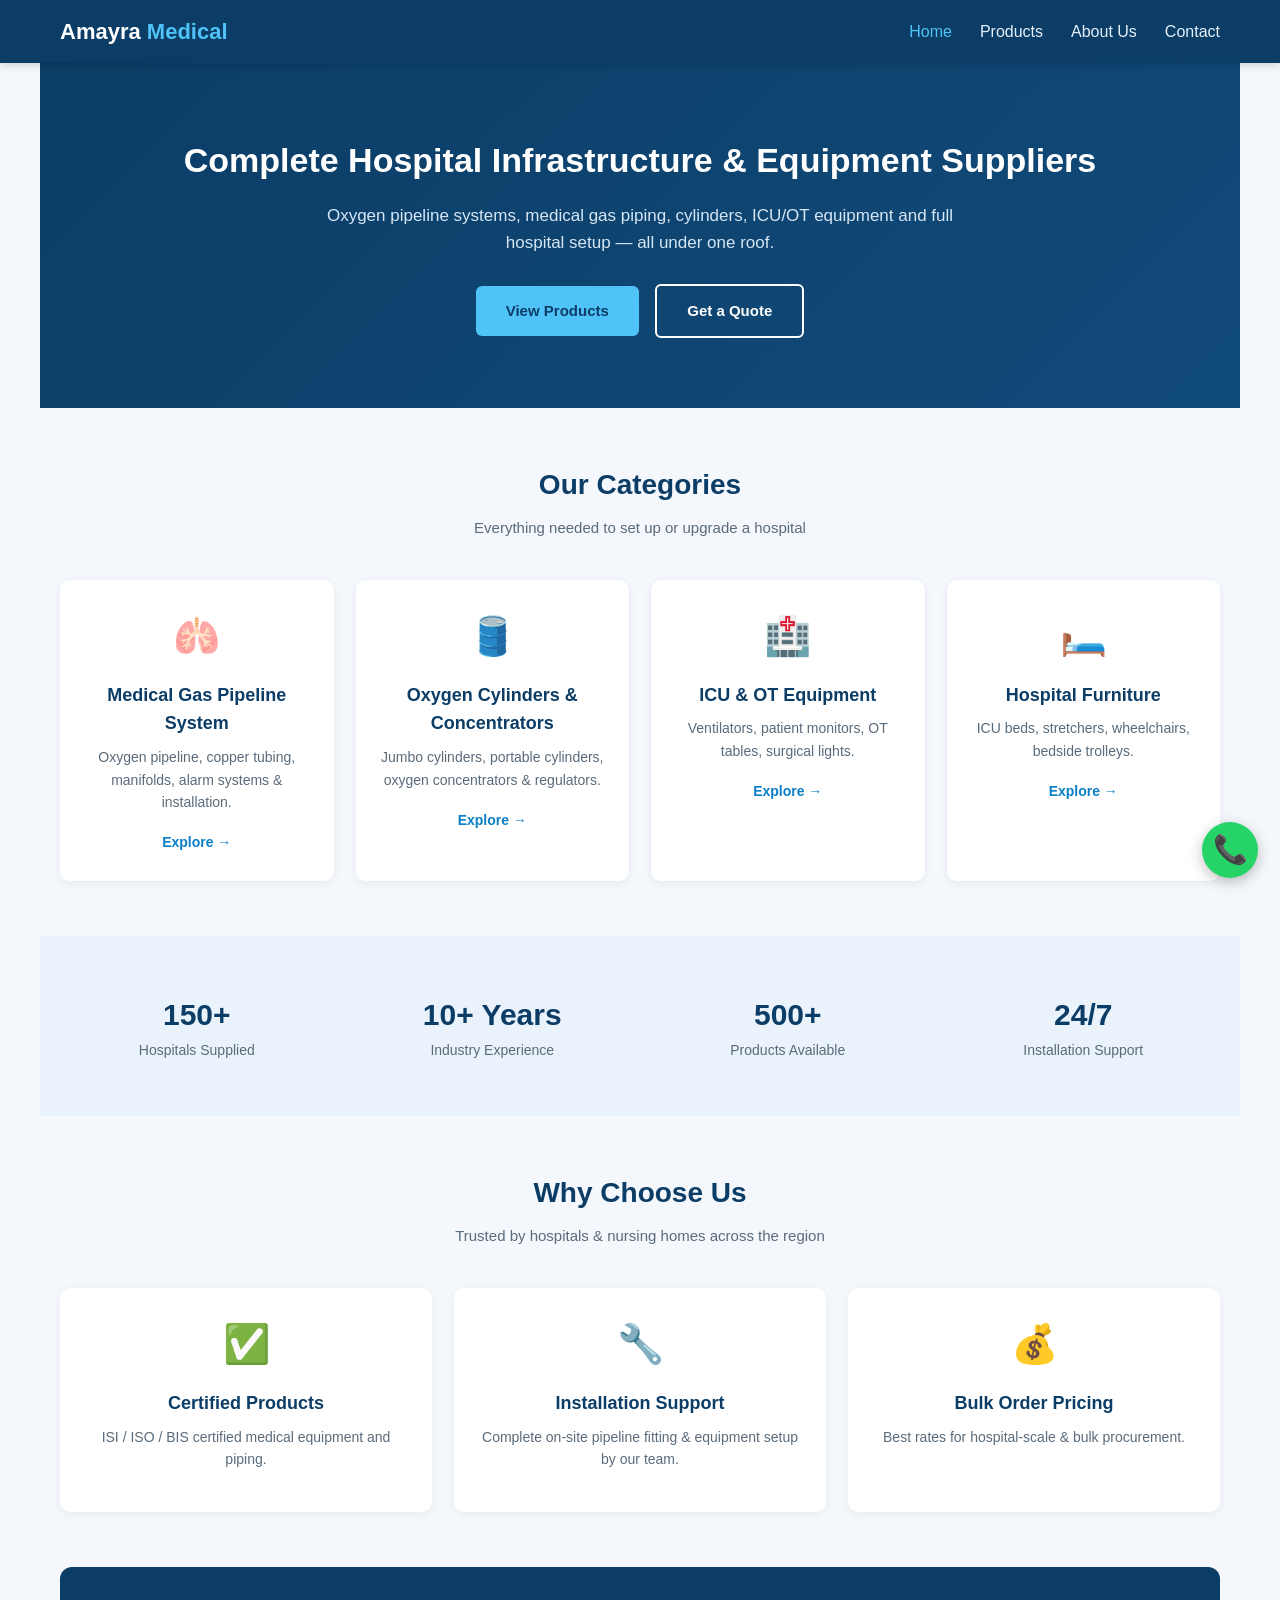
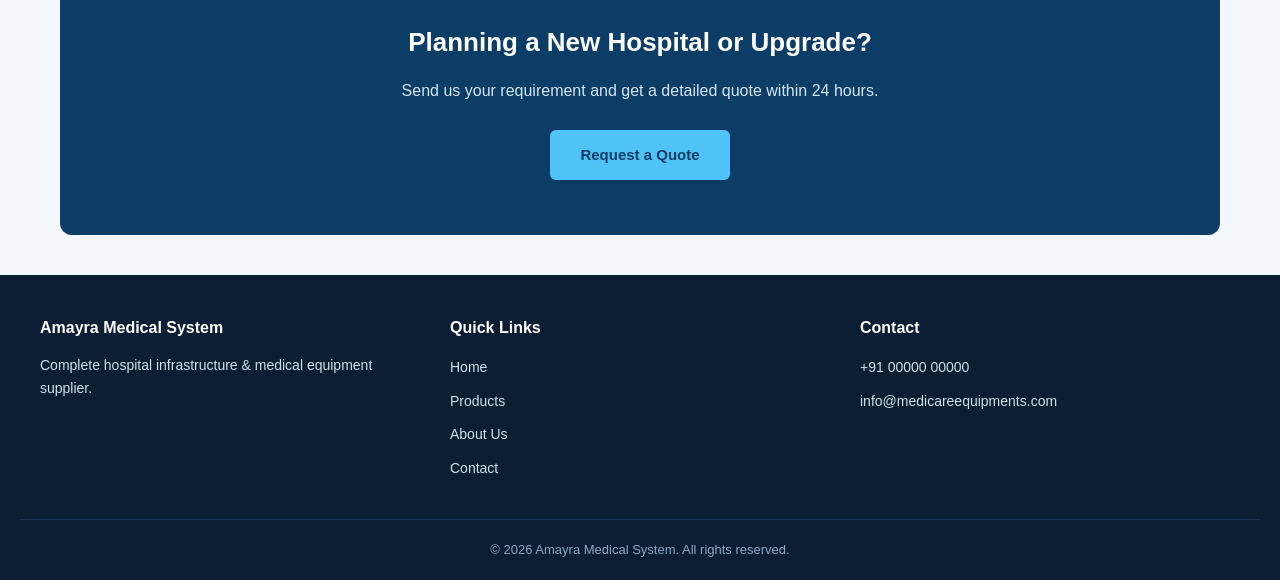
==== index-.html @ 802b44a7 "Rename index-2.html to index-.html" ====
<!DOCTYPE html>
<html lang="en">
<head>
<meta charset="UTF-8">
<meta name="viewport" content="width=device-width, initial-scale=1.0">
<title>Amayra Medical System | Complete Hospital Setup Solutions</title>
<link rel="stylesheet" href="style.css">
</head>
<body>

<header>
    <div class="nav-wrap">
        <a href="index.html" class="logo">Amayra <span>Medical</span></a>
        <button class="menu-toggle" onclick="document.querySelector('nav ul').classList.toggle('show')">&#9776;</button>
        <nav>
            <ul>
                <li><a href="index.html" class="active">Home</a></li>
                <li><a href="products.html">Products</a></li>
                <li><a href="about.html">About Us</a></li>
                <li><a href="contact.html">Contact</a></li>
            </ul>
        </nav>
    </div>
</header>

<section class="hero">
    <h1>Complete Hospital Infrastructure &amp; Equipment Suppliers</h1>
    <p>Oxygen pipeline systems, medical gas piping, cylinders, ICU/OT equipment and full hospital setup — all under one roof.</p>
    <a href="products.html" class="btn">View Products</a>
    <a href="contact.html" class="btn btn-outline">Get a Quote</a>
</section>

<section>
    <h2 class="section-title">Our Categories</h2>
    <p class="section-sub">Everything needed to set up or upgrade a hospital</p>
    <div class="grid">
        <div class="card">
            <div class="icon">🫁</div>
            <h3>Medical Gas Pipeline System</h3>
            <p>Oxygen pipeline, copper tubing, manifolds, alarm systems &amp; installation.</p>
            <a href="products.html">Explore &rarr;</a>
        </div>
        <div class="card">
            <div class="icon">🛢️</div>
            <h3>Oxygen Cylinders &amp; Concentrators</h3>
            <p>Jumbo cylinders, portable cylinders, oxygen concentrators &amp; regulators.</p>
            <a href="products.html">Explore &rarr;</a>
        </div>
        <div class="card">
            <div class="icon">🏥</div>
            <h3>ICU &amp; OT Equipment</h3>
            <p>Ventilators, patient monitors, OT tables, surgical lights.</p>
            <a href="products.html">Explore &rarr;</a>
        </div>
        <div class="card">
            <div class="icon">🛏️</div>
            <h3>Hospital Furniture</h3>
            <p>ICU beds, stretchers, wheelchairs, bedside trolleys.</p>
            <a href="products.html">Explore &rarr;</a>
        </div>
    </div>
</section>

<section class="trust">
    <div class="grid">
        <div>
            <h2>150+</h2>
            <p>Hospitals Supplied</p>
        </div>
        <div>
            <h2>10+ Years</h2>
            <p>Industry Experience</p>
        </div>
        <div>
            <h2>500+</h2>
            <p>Products Available</p>
        </div>
        <div>
            <h2>24/7</h2>
            <p>Installation Support</p>
        </div>
    </div>
</section>

<section>
    <h2 class="section-title">Why Choose Us</h2>
    <p class="section-sub">Trusted by hospitals &amp; nursing homes across the region</p>
    <div class="grid">
        <div class="card">
            <div class="icon">✅</div>
            <h3>Certified Products</h3>
            <p>ISI / ISO / BIS certified medical equipment and piping.</p>
        </div>
        <div class="card">
            <div class="icon">🔧</div>
            <h3>Installation Support</h3>
            <p>Complete on-site pipeline fitting &amp; equipment setup by our team.</p>
        </div>
        <div class="card">
            <div class="icon">💰</div>
            <h3>Bulk Order Pricing</h3>
            <p>Best rates for hospital-scale &amp; bulk procurement.</p>
        </div>
    </div>
</section>

<section style="text-align:center; background:#0b3d66; color:#fff; border-radius:12px; max-width:1160px;">
    <h2 style="font-size:26px; margin-bottom:14px;">Planning a New Hospital or Upgrade?</h2>
    <p style="color:#d6e6f5; margin-bottom:26px;">Send us your requirement and get a detailed quote within 24 hours.</p>
    <a href="contact.html" class="btn">Request a Quote</a>
</section>

<footer>
    <div class="footer-wrap">
        <div>
            <h4>Amayra Medical System</h4>
            <p style="font-size:14px;">Complete hospital infrastructure &amp; medical equipment supplier.</p>
        </div>
        <div>
            <h4>Quick Links</h4>
            <ul>
                <li><a href="index.html">Home</a></li>
                <li><a href="products.html">Products</a></li>
                <li><a href="about.html">About Us</a></li>
                <li><a href="contact.html">Contact</a></li>
            </ul>
        </div>
        <div>
            <h4>Contact</h4>
            <ul>
                <li><a href="tel:+910000000000">+91 00000 00000</a></li>
                <li><a href="mailto:info@medicareequipments.com">info@medicareequipments.com</a></li>
            </ul>
        </div>
    </div>
    <div class="footer-bottom">&copy; 2026 Amayra Medical System. All rights reserved.</div>
</footer>

<a href="https://wa.me/910000000000" class="whatsapp-float" target="_blank">&#128222;</a>

</body>
</html>
---- style.css ----
* {
    box-sizing: border-box;
    margin: 0;
    padding: 0;
    font-family: Arial, Helvetica, sans-serif;
}

body {
    background: #f4f7fb;
    color: #1a1a2e;
    line-height: 1.6;
}

/* ---------- Header ---------- */
header {
    background: #0b3d66;
    color: #fff;
    position: sticky;
    top: 0;
    z-index: 100;
    box-shadow: 0 2px 8px rgba(0,0,0,0.15);
}

.nav-wrap {
    max-width: 1200px;
    margin: 0 auto;
    display: flex;
    align-items: center;
    justify-content: space-between;
    padding: 14px 20px;
}

.logo {
    font-size: 22px;
    font-weight: bold;
    color: #fff;
    text-decoration: none;
}

.logo span {
    color: #4fc3f7;
}

nav ul {
    list-style: none;
    display: flex;
    gap: 28px;
}

nav a {
    color: #e6f0fa;
    text-decoration: none;
    font-weight: 500;
    transition: color 0.2s;
}

nav a:hover, nav a.active {
    color: #4fc3f7;
}

.menu-toggle {
    display: none;
    background: none;
    border: none;
    color: #fff;
    font-size: 26px;
    cursor: pointer;
}

/* ---------- Hero ---------- */
.hero {
    background: linear-gradient(135deg, #0b3d66, #114b7a);
    color: #fff;
    padding: 70px 20px;
    text-align: center;
}

.hero h1 {
    font-size: 34px;
    margin-bottom: 14px;
}

.hero p {
    font-size: 17px;
    max-width: 650px;
    margin: 0 auto 28px auto;
    color: #d6e6f5;
}

.btn {
    display: inline-block;
    background: #4fc3f7;
    color: #0b3d66;
    padding: 13px 30px;
    border-radius: 6px;
    text-decoration: none;
    font-weight: bold;
    transition: 0.2s;
    border: none;
    cursor: pointer;
    font-size: 15px;
}

.btn:hover {
    background: #29b6f6;
}

.btn-outline {
    background: transparent;
    border: 2px solid #fff;
    color: #fff;
    margin-left: 12px;
}

.btn-outline:hover {
    background: #fff;
    color: #0b3d66;
}

/* ---------- Sections ---------- */
section {
    padding: 55px 20px;
    max-width: 1200px;
    margin: 0 auto;
}

.section-title {
    text-align: center;
    font-size: 28px;
    color: #0b3d66;
    margin-bottom: 8px;
}

.section-sub {
    text-align: center;
    color: #5a6b7b;
    margin-bottom: 40px;
    font-size: 15px;
}

/* ---------- Category / Product Cards ---------- */
.grid {
    display: grid;
    grid-template-columns: repeat(auto-fit, minmax(240px, 1fr));
    gap: 22px;
}

.card {
    background: #fff;
    border-radius: 10px;
    padding: 26px 20px;
    box-shadow: 0 2px 10px rgba(0,0,0,0.06);
    text-align: center;
    transition: transform 0.2s, box-shadow 0.2s;
}

.card:hover {
    transform: translateY(-4px);
    box-shadow: 0 8px 20px rgba(0,0,0,0.1);
}

.card .icon {
    font-size: 38px;
    margin-bottom: 14px;
}

.card h3 {
    color: #0b3d66;
    margin-bottom: 8px;
    font-size: 18px;
}

.card p {
    color: #5a6b7b;
    font-size: 14px;
    margin-bottom: 16px;
}

.card a {
    color: #0b7fc7;
    font-weight: bold;
    text-decoration: none;
    font-size: 14px;
}

/* ---------- Trust strip ---------- */
.trust {
    background: #eaf3fb;
}

.trust .grid {
    grid-template-columns: repeat(auto-fit, minmax(180px, 1fr));
    text-align: center;
}

.trust h2 {
    font-size: 30px;
    color: #0b3d66;
}

.trust p {
    color: #5a6b7b;
    font-size: 14px;
}

/* ---------- Product Table / List ---------- */
.filter-bar {
    display: flex;
    flex-wrap: wrap;
    gap: 10px;
    justify-content: center;
    margin-bottom: 34px;
}

.filter-bar button {
    background: #fff;
    border: 1px solid #cfe0ef;
    color: #0b3d66;
    padding: 9px 18px;
    border-radius: 20px;
    cursor: pointer;
    font-size: 14px;
    transition: 0.2s;
}

.filter-bar button:hover,
.filter-bar button.active {
    background: #0b3d66;
    color: #fff;
}

.product-card {
    background: #fff;
    border-radius: 10px;
    overflow: hidden;
    box-shadow: 0 2px 10px rgba(0,0,0,0.06);
    display: flex;
    flex-direction: column;
}

.product-img {
    height: 140px;
    background: #eaf3fb;
    display: flex;
    align-items: center;
    justify-content: center;
    font-size: 46px;
}

.product-body {
    padding: 18px;
    flex: 1;
    display: flex;
    flex-direction: column;
}

.product-body h3 {
    color: #0b3d66;
    font-size: 16px;
    margin-bottom: 6px;
}

.product-body p {
    color: #5a6b7b;
    font-size: 13px;
    margin-bottom: 14px;
    flex: 1;
}

.tag {
    display: inline-block;
    background: #eaf3fb;
    color: #0b7fc7;
    font-size: 11px;
    padding: 3px 10px;
    border-radius: 12px;
    margin-bottom: 10px;
    width: fit-content;
}

/* ---------- Form ---------- */
.form-wrap {
    background: #fff;
    max-width: 650px;
    margin: 0 auto;
    padding: 34px;
    border-radius: 10px;
    box-shadow: 0 2px 10px rgba(0,0,0,0.06);
}

.form-wrap label {
    display: block;
    font-size: 14px;
    color: #0b3d66;
    font-weight: bold;
    margin-bottom: 6px;
    margin-top: 16px;
}

.form-wrap input,
.form-wrap select,
.form-wrap textarea {
    width: 100%;
    padding: 11px;
    border: 1px solid #cfe0ef;
    border-radius: 6px;
    font-size: 14px;
}

.form-wrap textarea {
    resize: vertical;
    min-height: 100px;
}

.form-wrap button {
    margin-top: 22px;
    width: 100%;
}

/* ---------- About ---------- */
.about-flex {
    display: flex;
    gap: 40px;
    flex-wrap: wrap;
    align-items: center;
}

.about-flex > div {
    flex: 1;
    min-width: 280px;
}

.about-flex .icon-block {
    background: #0b3d66;
    color: #fff;
    border-radius: 10px;
    padding: 50px 20px;
    text-align: center;
    font-size: 60px;
}

/* ---------- Contact info ---------- */
.contact-grid {
    display: grid;
    grid-template-columns: 1fr 1fr;
    gap: 30px;
}

.contact-info .card {
    text-align: left;
    margin-bottom: 16px;
}

@media (max-width: 800px) {
    .contact-grid { grid-template-columns: 1fr; }
}

/* ---------- Footer ---------- */
footer {
    background: #0b1e33;
    color: #cfe0ef;
    padding: 40px 20px 20px;
    margin-top: 40px;
}

.footer-wrap {
    max-width: 1200px;
    margin: 0 auto;
    display: grid;
    grid-template-columns: repeat(auto-fit, minmax(200px, 1fr));
    gap: 30px;
}

.footer-wrap h4 {
    color: #fff;
    margin-bottom: 14px;
    font-size: 16px;
}

.footer-wrap ul {
    list-style: none;
}

.footer-wrap ul li {
    margin-bottom: 8px;
}

.footer-wrap a {
    color: #cfe0ef;
    text-decoration: none;
    font-size: 14px;
}

.footer-wrap a:hover {
    color: #4fc3f7;
}

.footer-bottom {
    text-align: center;
    margin-top: 30px;
    padding-top: 20px;
    border-top: 1px solid #1c3552;
    font-size: 13px;
    color: #8fa8c2;
}

/* ---------- WhatsApp floating button ---------- */
.whatsapp-float {
    position: fixed;
    bottom: 22px;
    right: 22px;
    background: #25D366;
    color: #fff;
    width: 56px;
    height: 56px;
    border-radius: 50%;
    display: flex;
    align-items: center;
    justify-content: center;
    font-size: 28px;
    text-decoration: none;
    box-shadow: 0 4px 14px rgba(0,0,0,0.25);
    z-index: 200;
}

/* ---------- Mobile ---------- */
@media (max-width: 768px) {
    nav ul {
        position: absolute;
        top: 60px;
        left: 0;
        right: 0;
        background: #0b3d66;
        flex-direction: column;
        align-items: center;
        padding: 16px 0;
        gap: 16px;
        display: none;
    }
    nav ul.show {
        display: flex;
    }
    .menu-toggle {
        display: block;
    }
    .hero h1 {
        font-size: 26px;
    }
}
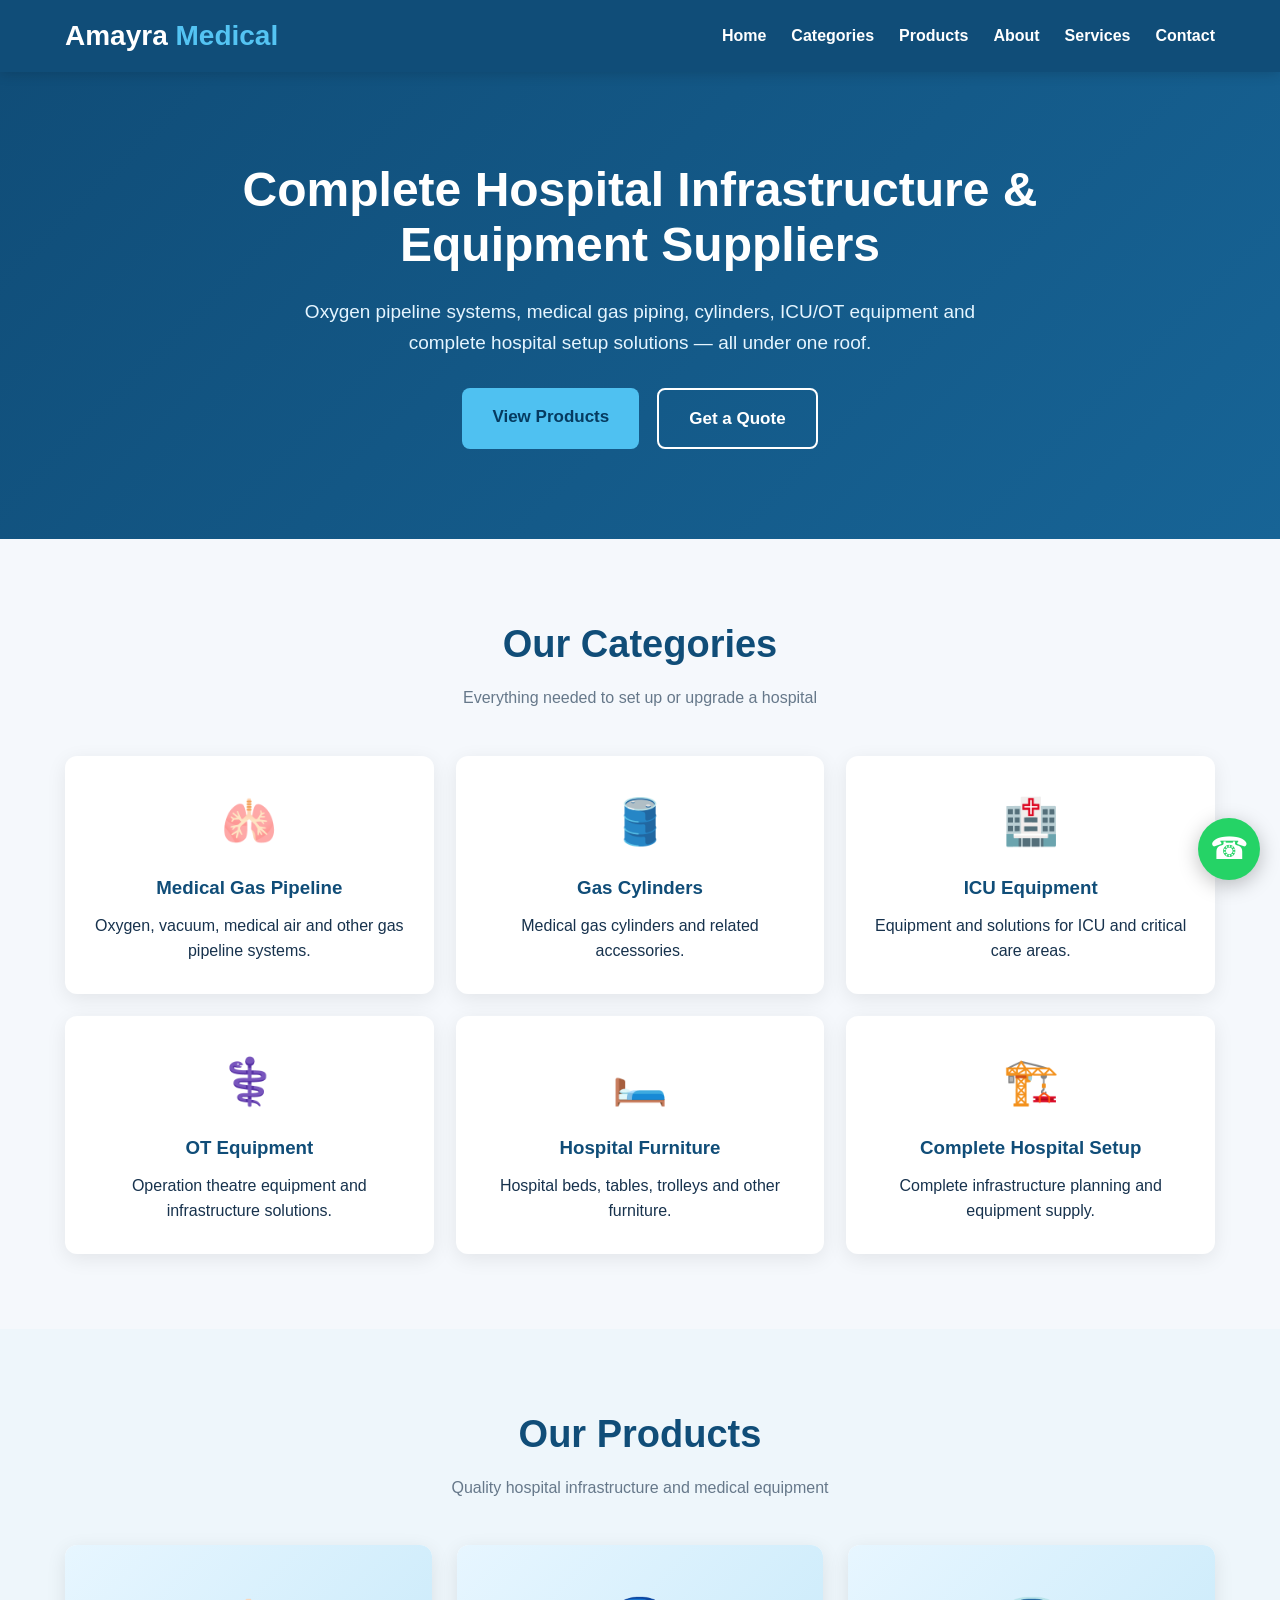
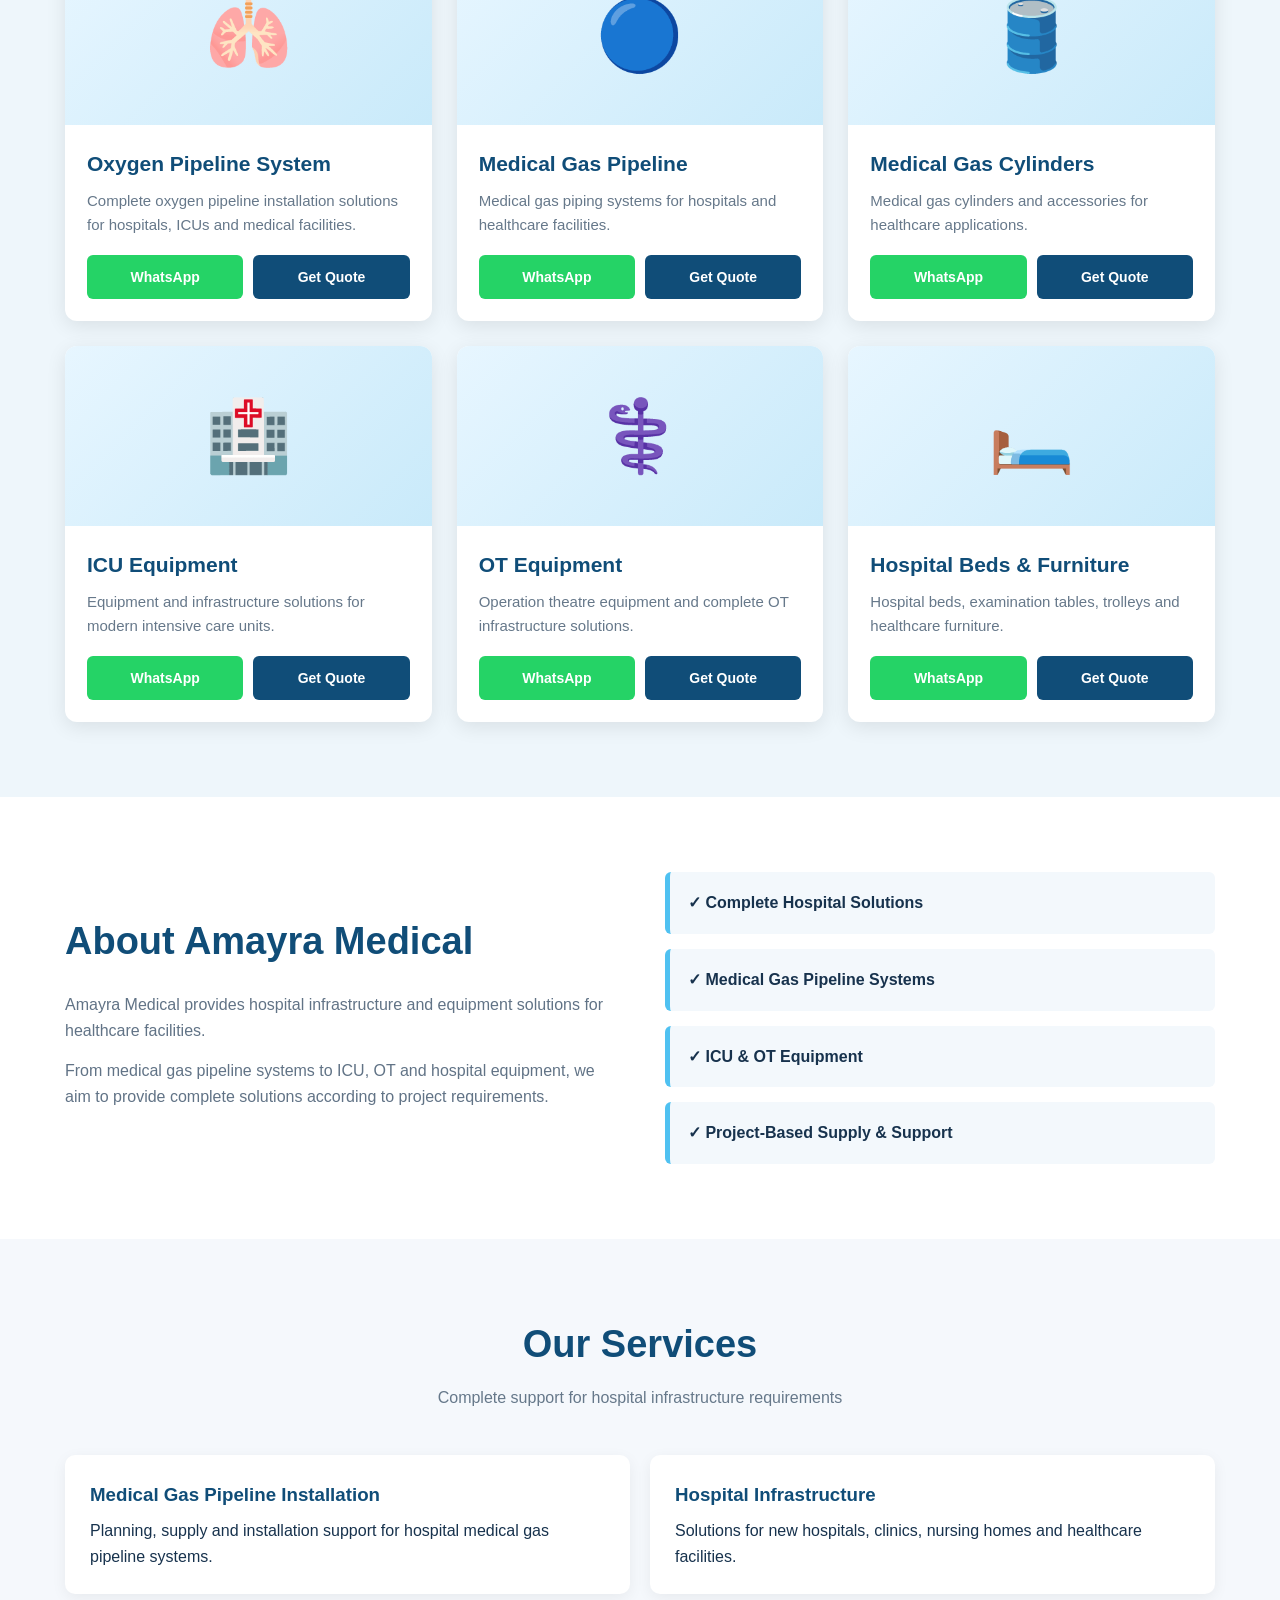
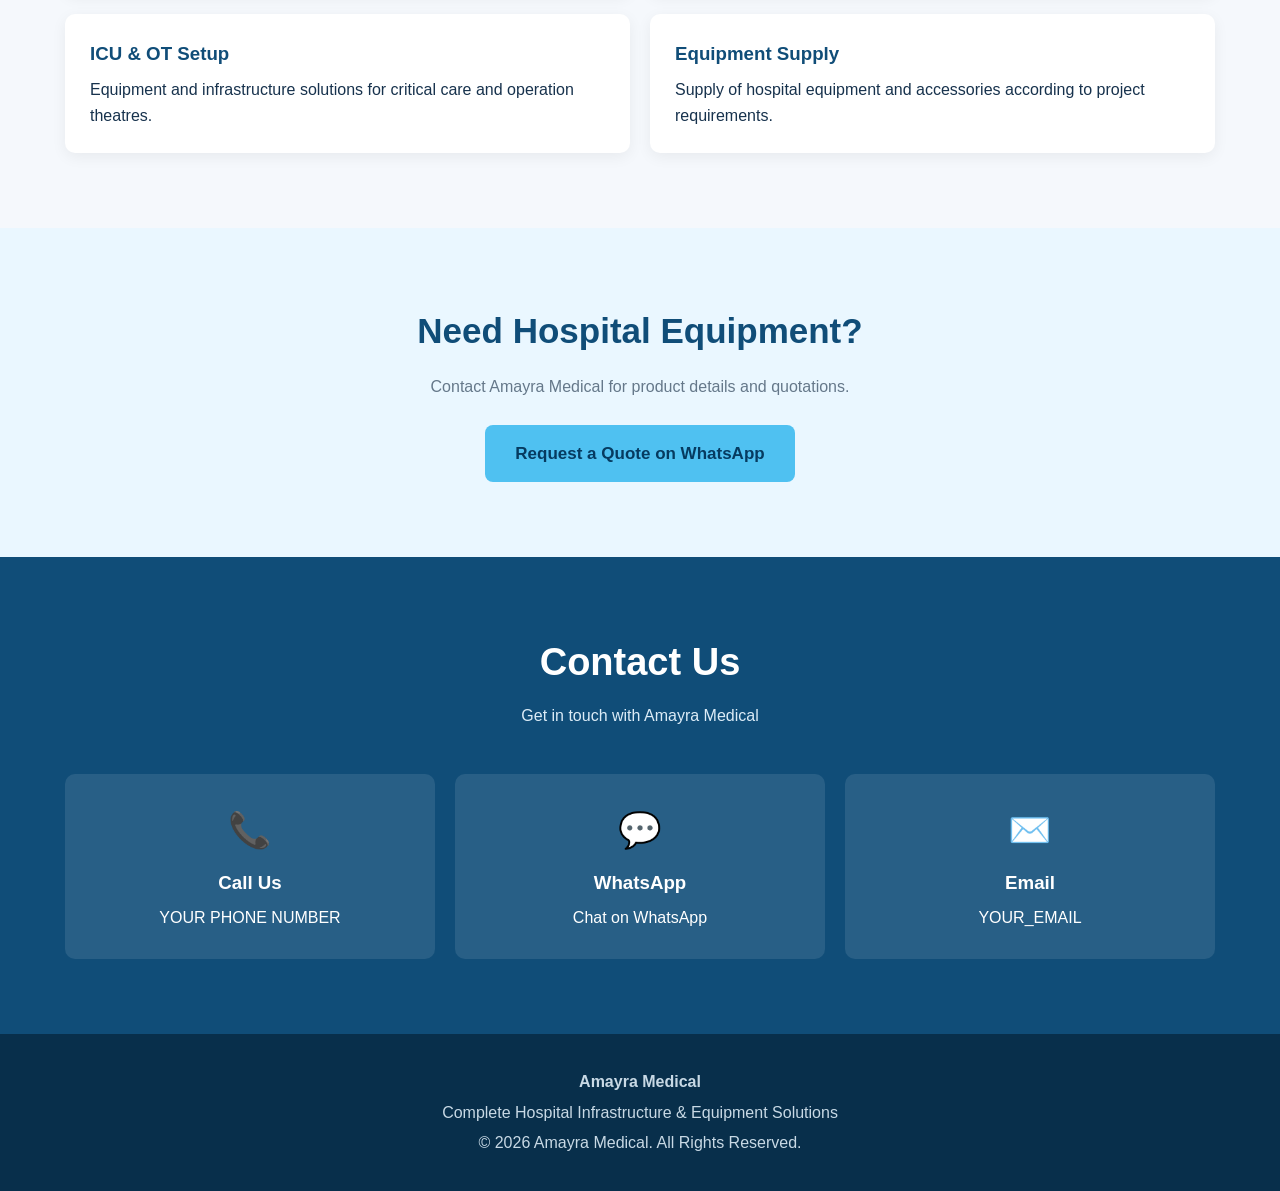
==== commit e7ecec9f: "Update index-.html" ====
--- a/index-.html
+++ b/index-.html
@@ -3,140 +3,1092 @@
 <head>
 <meta charset="UTF-8">
 <meta name="viewport" content="width=device-width, initial-scale=1.0">
-<title>Amayra Medical System | Complete Hospital Setup Solutions</title>
-<link rel="stylesheet" href="style.css">
+
+<title>Amayra Medical | Hospital Infrastructure & Equipment</title>
+
+<meta name="description"
+content="Amayra Medical supplies complete hospital infrastructure, medical gas systems, oxygen pipelines, ICU, OT equipment and hospital setup solutions.">
+
+<style>
+
+*{
+    margin:0;
+    padding:0;
+    box-sizing:border-box;
+    font-family:Arial,Helvetica,sans-serif;
+}
+
+html{
+    scroll-behavior:smooth;
+}
+
+body{
+    background:#f5f8fc;
+    color:#17324d;
+    line-height:1.6;
+}
+
+a{
+    text-decoration:none;
+}
+
+.container{
+    width:92%;
+    max-width:1150px;
+    margin:auto;
+}
+
+/* HEADER */
+
+header{
+    background:#104d78;
+    color:white;
+    position:sticky;
+    top:0;
+    z-index:1000;
+    box-shadow:0 2px 12px rgba(0,0,0,.15);
+}
+
+.navbar{
+    min-height:72px;
+    display:flex;
+    justify-content:space-between;
+    align-items:center;
+}
+
+.logo{
+    font-size:28px;
+    font-weight:bold;
+}
+
+.logo span{
+    color:#54c4f3;
+}
+
+.nav-links{
+    display:flex;
+    gap:25px;
+}
+
+.nav-links a{
+    color:white;
+    font-weight:bold;
+}
+
+.menu-btn{
+    display:none;
+    font-size:30px;
+    cursor:pointer;
+}
+
+/* HERO */
+
+.hero{
+    background:linear-gradient(135deg,#104d78,#176496);
+    color:white;
+    padding:90px 0;
+    text-align:center;
+}
+
+.hero h1{
+    font-size:48px;
+    line-height:1.15;
+    max-width:900px;
+    margin:auto;
+}
+
+.hero p{
+    max-width:750px;
+    margin:25px auto;
+    font-size:19px;
+    color:#e5f5ff;
+}
+
+.buttons{
+    display:flex;
+    justify-content:center;
+    gap:18px;
+    flex-wrap:wrap;
+    margin-top:30px;
+}
+
+.btn{
+    display:inline-block;
+    padding:15px 30px;
+    border-radius:8px;
+    font-size:17px;
+    font-weight:bold;
+    cursor:pointer;
+}
+
+.btn-primary{
+    background:#4fc1f1;
+    color:#063b60;
+}
+
+.btn-outline{
+    border:2px solid white;
+    color:white;
+}
+
+/* SECTION */
+
+section{
+    padding:75px 0;
+}
+
+.section-title{
+    text-align:center;
+    margin-bottom:45px;
+}
+
+.section-title h2{
+    font-size:38px;
+    color:#104d78;
+}
+
+.section-title p{
+    color:#66788a;
+    margin-top:10px;
+}
+
+/* CATEGORIES */
+
+.categories{
+    display:grid;
+    grid-template-columns:repeat(3,1fr);
+    gap:22px;
+}
+
+.category{
+    background:white;
+    padding:30px 22px;
+    text-align:center;
+    border-radius:12px;
+    box-shadow:0 5px 20px rgba(0,0,0,.08);
+    transition:.3s;
+}
+
+.category:hover{
+    transform:translateY(-5px);
+}
+
+.category-icon{
+    font-size:45px;
+    margin-bottom:15px;
+}
+
+.category h3{
+    color:#104d78;
+    margin-bottom:10px;
+}
+
+/* PRODUCTS */
+
+.products{
+    display:grid;
+    grid-template-columns:repeat(3,1fr);
+    gap:25px;
+}
+
+.product{
+    background:white;
+    border-radius:12px;
+    overflow:hidden;
+    box-shadow:0 5px 20px rgba(0,0,0,.09);
+    transition:.3s;
+}
+
+.product:hover{
+    transform:translateY(-5px);
+}
+
+.product-img{
+    height:180px;
+    background:linear-gradient(135deg,#e7f6ff,#c9eafa);
+    display:flex;
+    align-items:center;
+    justify-content:center;
+    font-size:70px;
+}
+
+.product-content{
+    padding:22px;
+}
+
+.product h3{
+    color:#104d78;
+    font-size:21px;
+    margin-bottom:8px;
+}
+
+.product p{
+    color:#66788a;
+    font-size:15px;
+}
+
+.product-buttons{
+    display:flex;
+    gap:10px;
+    margin-top:18px;
+}
+
+.small-btn{
+    flex:1;
+    padding:11px 8px;
+    text-align:center;
+    border-radius:6px;
+    font-weight:bold;
+    font-size:14px;
+}
+
+.whatsapp{
+    background:#25D366;
+    color:white;
+}
+
+.quote{
+    background:#104d78;
+    color:white;
+}
+
+/* ABOUT */
+
+.about{
+    background:white;
+}
+
+.about-grid{
+    display:grid;
+    grid-template-columns:1fr 1fr;
+    gap:50px;
+    align-items:center;
+}
+
+.about h2{
+    color:#104d78;
+    font-size:38px;
+    margin-bottom:20px;
+}
+
+.about p{
+    color:#617386;
+    margin-bottom:15px;
+}
+
+.features{
+    display:grid;
+    gap:15px;
+}
+
+.feature{
+    padding:18px;
+    background:#f3f8fc;
+    border-left:5px solid #4fc1f1;
+    border-radius:6px;
+}
+
+/* SERVICES */
+
+.services{
+    display:grid;
+    grid-template-columns:repeat(2,1fr);
+    gap:20px;
+}
+
+.service{
+    background:white;
+    padding:25px;
+    border-radius:10px;
+    box-shadow:0 4px 15px rgba(0,0,0,.06);
+}
+
+.service h3{
+    color:#104d78;
+    margin-bottom:8px;
+}
+
+/* CONTACT */
+
+.contact{
+    background:#104d78;
+    color:white;
+}
+
+.contact .section-title h2{
+    color:white;
+}
+
+.contact .section-title p{
+    color:#dcecf7;
+}
+
+.contact-grid{
+    display:grid;
+    grid-template-columns:repeat(3,1fr);
+    gap:20px;
+}
+
+.contact-card{
+    background:rgba(255,255,255,.1);
+    padding:28px;
+    text-align:center;
+    border-radius:10px;
+}
+
+.contact-card .icon{
+    font-size:35px;
+    margin-bottom:10px;
+}
+
+.contact-card h3{
+    margin-bottom:8px;
+}
+
+.contact-card a{
+    color:white;
+    word-break:break-word;
+}
+
+/* CTA */
+
+.cta{
+    background:#eaf7ff;
+    text-align:center;
+}
+
+.cta h2{
+    color:#104d78;
+    font-size:35px;
+}
+
+.cta p{
+    margin:15px auto 25px;
+    color:#65788a;
+}
+
+/* FOOTER */
+
+footer{
+    background:#082f4b;
+    color:white;
+    text-align:center;
+    padding:30px 15px;
+}
+
+footer p{
+    margin:5px;
+    color:#c8d9e5;
+}
+
+/* FLOATING WHATSAPP */
+
+.whatsapp-float{
+    position:fixed;
+    right:20px;
+    bottom:20px;
+    width:62px;
+    height:62px;
+    background:#25D366;
+    color:white;
+    border-radius:50%;
+    display:flex;
+    align-items:center;
+    justify-content:center;
+    font-size:31px;
+    box-shadow:0 5px 20px rgba(0,0,0,.25);
+    z-index:999;
+}
+
+/* MOBILE */
+
+@media(max-width:800px){
+
+    .nav-links{
+        display:none;
+        position:absolute;
+        top:72px;
+        left:0;
+        width:100%;
+        background:#104d78;
+        flex-direction:column;
+        padding:20px;
+        gap:18px;
+    }
+
+    .nav-links.active{
+        display:flex;
+    }
+
+    .menu-btn{
+        display:block;
+    }
+
+    .hero{
+        padding:65px 15px;
+    }
+
+    .hero h1{
+        font-size:34px;
+    }
+
+    .hero p{
+        font-size:17px;
+    }
+
+    .categories,
+    .products,
+    .contact-grid{
+        grid-template-columns:1fr;
+    }
+
+    .about-grid{
+        grid-template-columns:1fr;
+    }
+
+    .services{
+        grid-template-columns:1fr;
+    }
+
+    section{
+        padding:55px 0;
+    }
+
+    .section-title h2,
+    .about h2{
+        font-size:30px;
+    }
+
+}
+
+</style>
 </head>
+
 <body>
 
 <header>
-    <div class="nav-wrap">
-        <a href="index.html" class="logo">Amayra <span>Medical</span></a>
-        <button class="menu-toggle" onclick="document.querySelector('nav ul').classList.toggle('show')">&#9776;</button>
-        <nav>
-            <ul>
-                <li><a href="index.html" class="active">Home</a></li>
-                <li><a href="products.html">Products</a></li>
-                <li><a href="about.html">About Us</a></li>
-                <li><a href="contact.html">Contact</a></li>
-            </ul>
-        </nav>
-    </div>
+
+<div class="container navbar">
+
+<div class="logo">
+Amayra <span>Medical</span>
+</div>
+
+<div class="menu-btn" onclick="toggleMenu()">☰</div>
+
+<nav class="nav-links" id="navLinks">
+<a href="#home">Home</a>
+<a href="#categories">Categories</a>
+<a href="#products">Products</a>
+<a href="#about">About</a>
+<a href="#services">Services</a>
+<a href="#contact">Contact</a>
+</nav>
+
+</div>
+
 </header>
 
-<section class="hero">
-    <h1>Complete Hospital Infrastructure &amp; Equipment Suppliers</h1>
-    <p>Oxygen pipeline systems, medical gas piping, cylinders, ICU/OT equipment and full hospital setup — all under one roof.</p>
-    <a href="products.html" class="btn">View Products</a>
-    <a href="contact.html" class="btn btn-outline">Get a Quote</a>
+
+<!-- HERO -->
+
+<section class="hero" id="home">
+
+<div class="container">
+
+<h1>
+Complete Hospital Infrastructure & Equipment Suppliers
+</h1>
+
+<p>
+Oxygen pipeline systems, medical gas piping, cylinders,
+ICU/OT equipment and complete hospital setup solutions —
+all under one roof.
+</p>
+
+<div class="buttons">
+
+<a class="btn btn-primary" href="#products">
+View Products
+</a>
+
+<a class="btn btn-outline" href="#contact">
+Get a Quote
+</a>
+
+</div>
+
+</div>
+
 </section>
 
-<section>
-    <h2 class="section-title">Our Categories</h2>
-    <p class="section-sub">Everything needed to set up or upgrade a hospital</p>
-    <div class="grid">
-        <div class="card">
-            <div class="icon">🫁</div>
-            <h3>Medical Gas Pipeline System</h3>
-            <p>Oxygen pipeline, copper tubing, manifolds, alarm systems &amp; installation.</p>
-            <a href="products.html">Explore &rarr;</a>
-        </div>
-        <div class="card">
-            <div class="icon">🛢️</div>
-            <h3>Oxygen Cylinders &amp; Concentrators</h3>
-            <p>Jumbo cylinders, portable cylinders, oxygen concentrators &amp; regulators.</p>
-            <a href="products.html">Explore &rarr;</a>
-        </div>
-        <div class="card">
-            <div class="icon">🏥</div>
-            <h3>ICU &amp; OT Equipment</h3>
-            <p>Ventilators, patient monitors, OT tables, surgical lights.</p>
-            <a href="products.html">Explore &rarr;</a>
-        </div>
-        <div class="card">
-            <div class="icon">🛏️</div>
-            <h3>Hospital Furniture</h3>
-            <p>ICU beds, stretchers, wheelchairs, bedside trolleys.</p>
-            <a href="products.html">Explore &rarr;</a>
-        </div>
-    </div>
+
+<!-- CATEGORIES -->
+
+<section id="categories">
+
+<div class="container">
+
+<div class="section-title">
+
+<h2>Our Categories</h2>
+
+<p>
+Everything needed to set up or upgrade a hospital
+</p>
+
+</div>
+
+
+<div class="categories">
+
+<div class="category">
+<div class="category-icon">🫁</div>
+<h3>Medical Gas Pipeline</h3>
+<p>Oxygen, vacuum, medical air and other gas pipeline systems.</p>
+</div>
+
+
+<div class="category">
+<div class="category-icon">🛢️</div>
+<h3>Gas Cylinders</h3>
+<p>Medical gas cylinders and related accessories.</p>
+</div>
+
+
+<div class="category">
+<div class="category-icon">🏥</div>
+<h3>ICU Equipment</h3>
+<p>Equipment and solutions for ICU and critical care areas.</p>
+</div>
+
+
+<div class="category">
+<div class="category-icon">⚕️</div>
+<h3>OT Equipment</h3>
+<p>Operation theatre equipment and infrastructure solutions.</p>
+</div>
+
+
+<div class="category">
+<div class="category-icon">🛏️</div>
+<h3>Hospital Furniture</h3>
+<p>Hospital beds, tables, trolleys and other furniture.</p>
+</div>
+
+
+<div class="category">
+<div class="category-icon">🏗️</div>
+<h3>Complete Hospital Setup</h3>
+<p>Complete infrastructure planning and equipment supply.</p>
+</div>
+
+</div>
+
+</div>
+
 </section>
 
-<section class="trust">
-    <div class="grid">
-        <div>
-            <h2>150+</h2>
-            <p>Hospitals Supplied</p>
-        </div>
-        <div>
-            <h2>10+ Years</h2>
-            <p>Industry Experience</p>
-        </div>
-        <div>
-            <h2>500+</h2>
-            <p>Products Available</p>
-        </div>
-        <div>
-            <h2>24/7</h2>
-            <p>Installation Support</p>
-        </div>
-    </div>
+
+<!-- PRODUCTS -->
+
+<section id="products" style="background:#eef6fb;">
+
+<div class="container">
+
+<div class="section-title">
+
+<h2>Our Products</h2>
+
+<p>
+Quality hospital infrastructure and medical equipment
+</p>
+
+</div>
+
+
+<div class="products">
+
+
+<div class="product">
+
+<div class="product-img">🫁</div>
+
+<div class="product-content">
+
+<h3>Oxygen Pipeline System</h3>
+
+<p>
+Complete oxygen pipeline installation solutions
+for hospitals, ICUs and medical facilities.
+</p>
+
+<div class="product-buttons">
+
+<a class="small-btn whatsapp"
+href="https://wa.me/YOUR_PHONE_NUMBER?text=Hello%20Amayra%20Medical,%20I%20want%20information%20about%20Oxygen%20Pipeline%20System."
+target="_blank">
+WhatsApp
+</a>
+
+<a class="small-btn quote"
+href="#contact">
+Get Quote
+</a>
+
+</div>
+
+</div>
+
+</div>
+
+
+
+<div class="product">
+
+<div class="product-img">🔵</div>
+
+<div class="product-content">
+
+<h3>Medical Gas Pipeline</h3>
+
+<p>
+Medical gas piping systems for hospitals and
+healthcare facilities.
+</p>
+
+<div class="product-buttons">
+
+<a class="small-btn whatsapp"
+href="https://wa.me/YOUR_PHONE_NUMBER?text=Hello%20Amayra%20Medical,%20I%20need%20a%20quotation%20for%20Medical%20Gas%20Pipeline."
+target="_blank">
+WhatsApp
+</a>
+
+<a class="small-btn quote"
+href="#contact">
+Get Quote
+</a>
+
+</div>
+
+</div>
+
+</div>
+
+
+
+<div class="product">
+
+<div class="product-img">🛢️</div>
+
+<div class="product-content">
+
+<h3>Medical Gas Cylinders</h3>
+
+<p>
+Medical gas cylinders and accessories for
+healthcare applications.
+</p>
+
+<div class="product-buttons">
+
+<a class="small-btn whatsapp"
+href="https://wa.me/YOUR_PHONE_NUMBER?text=Hello%20Amayra%20Medical,%20I%20need%20information%20about%20Medical%20Gas%20Cylinders."
+target="_blank">
+WhatsApp
+</a>
+
+<a class="small-btn quote"
+href="#contact">
+Get Quote
+</a>
+
+</div>
+
+</div>
+
+</div>
+
+
+
+<div class="product">
+
+<div class="product-img">🏥</div>
+
+<div class="product-content">
+
+<h3>ICU Equipment</h3>
+
+<p>
+Equipment and infrastructure solutions for
+modern intensive care units.
+</p>
+
+<div class="product-buttons">
+
+<a class="small-btn whatsapp"
+href="https://wa.me/YOUR_PHONE_NUMBER?text=Hello%20Amayra%20Medical,%20I%20need%20information%20about%20ICU%20Equipment."
+target="_blank">
+WhatsApp
+</a>
+
+<a class="small-btn quote"
+href="#contact">
+Get Quote
+</a>
+
+</div>
+
+</div>
+
+</div>
+
+
+
+<div class="product">
+
+<div class="product-img">⚕️</div>
+
+<div class="product-content">
+
+<h3>OT Equipment</h3>
+
+<p>
+Operation theatre equipment and complete OT
+infrastructure solutions.
+</p>
+
+<div class="product-buttons">
+
+<a class="small-btn whatsapp"
+href="https://wa.me/YOUR_PHONE_NUMBER?text=Hello%20Amayra%20Medical,%20I%20need%20information%20about%20OT%20Equipment."
+target="_blank">
+WhatsApp
+</a>
+
+<a class="small-btn quote"
+href="#contact">
+Get Quote
+</a>
+
+</div>
+
+</div>
+
+</div>
+
+
+
+<div class="product">
+
+<div class="product-img">🛏️</div>
+
+<div class="product-content">
+
+<h3>Hospital Beds & Furniture</h3>
+
+<p>
+Hospital beds, examination tables, trolleys
+and healthcare furniture.
+</p>
+
+<div class="product-buttons">
+
+<a class="small-btn whatsapp"
+href="https://wa.me/YOUR_PHONE_NUMBER?text=Hello%20Amayra%20Medical,%20I%20need%20information%20about%20Hospital%20Furniture."
+target="_blank">
+WhatsApp
+</a>
+
+<a class="small-btn quote"
+href="#contact">
+Get Quote
+</a>
+
+</div>
+
+</div>
+
+</div>
+
+
+</div>
+
+</div>
+
 </section>
 
-<section>
-    <h2 class="section-title">Why Choose Us</h2>
-    <p class="section-sub">Trusted by hospitals &amp; nursing homes across the region</p>
-    <div class="grid">
-        <div class="card">
-            <div class="icon">✅</div>
-            <h3>Certified Products</h3>
-            <p>ISI / ISO / BIS certified medical equipment and piping.</p>
-        </div>
-        <div class="card">
-            <div class="icon">🔧</div>
-            <h3>Installation Support</h3>
-            <p>Complete on-site pipeline fitting &amp; equipment setup by our team.</p>
-        </div>
-        <div class="card">
-            <div class="icon">💰</div>
-            <h3>Bulk Order Pricing</h3>
-            <p>Best rates for hospital-scale &amp; bulk procurement.</p>
-        </div>
-    </div>
+
+<!-- ABOUT -->
+
+<section class="about" id="about">
+
+<div class="container about-grid">
+
+<div>
+
+<h2>About Amayra Medical</h2>
+
+<p>
+Amayra Medical provides hospital infrastructure
+and equipment solutions for healthcare facilities.
+</p>
+
+<p>
+From medical gas pipeline systems to ICU, OT and
+hospital equipment, we aim to provide complete
+solutions according to project requirements.
+</p>
+
+</div>
+
+
+<div class="features">
+
+<div class="feature">
+<strong>✓ Complete Hospital Solutions</strong>
+</div>
+
+<div class="feature">
+<strong>✓ Medical Gas Pipeline Systems</strong>
+</div>
+
+<div class="feature">
+<strong>✓ ICU & OT Equipment</strong>
+</div>
+
+<div class="feature">
+<strong>✓ Project-Based Supply & Support</strong>
+</div>
+
+</div>
+
+</div>
+
 </section>
 
-<section style="text-align:center; background:#0b3d66; color:#fff; border-radius:12px; max-width:1160px;">
-    <h2 style="font-size:26px; margin-bottom:14px;">Planning a New Hospital or Upgrade?</h2>
-    <p style="color:#d6e6f5; margin-bottom:26px;">Send us your requirement and get a detailed quote within 24 hours.</p>
-    <a href="contact.html" class="btn">Request a Quote</a>
+
+<!-- SERVICES -->
+
+<section id="services">
+
+<div class="container">
+
+<div class="section-title">
+
+<h2>Our Services</h2>
+
+<p>
+Complete support for hospital infrastructure requirements
+</p>
+
+</div>
+
+
+<div class="services">
+
+<div class="service">
+
+<h3>Medical Gas Pipeline Installation</h3>
+
+<p>
+Planning, supply and installation support for
+hospital medical gas pipeline systems.
+</p>
+
+</div>
+
+
+<div class="service">
+
+<h3>Hospital Infrastructure</h3>
+
+<p>
+Solutions for new hospitals, clinics, nursing homes
+and healthcare facilities.
+</p>
+
+</div>
+
+
+<div class="service">
+
+<h3>ICU & OT Setup</h3>
+
+<p>
+Equipment and infrastructure solutions for
+critical care and operation theatres.
+</p>
+
+</div>
+
+
+<div class="service">
+
+<h3>Equipment Supply</h3>
+
+<p>
+Supply of hospital equipment and accessories
+according to project requirements.
+</p>
+
+</div>
+
+</div>
+
+</div>
+
 </section>
 
+
+<!-- CTA -->
+
+<section class="cta">
+
+<div class="container">
+
+<h2>Need Hospital Equipment?</h2>
+
+<p>
+Contact Amayra Medical for product details and quotations.
+</p>
+
+<a class="btn btn-primary"
+href="https://wa.me/YOUR_PHONE_NUMBER?text=Hello%20Amayra%20Medical,%20I%20want%20a%20quotation."
+target="_blank">
+Request a Quote on WhatsApp
+</a>
+
+</div>
+
+</section>
+
+
+<!-- CONTACT -->
+
+<section class="contact" id="contact">
+
+<div class="container">
+
+<div class="section-title">
+
+<h2>Contact Us</h2>
+
+<p>
+Get in touch with Amayra Medical
+</p>
+
+</div>
+
+
+<div class="contact-grid">
+
+
+<div class="contact-card">
+
+<div class="icon">📞</div>
+
+<h3>Call Us</h3>
+
+<a href="tel:+YOUR_PHONE_NUMBER">
+YOUR PHONE NUMBER
+</a>
+
+</div>
+
+
+<div class="contact-card">
+
+<div class="icon">💬</div>
+
+<h3>WhatsApp</h3>
+
+<a
+href="https://wa.me/YOUR_PHONE_NUMBER"
+target="_blank">
+Chat on WhatsApp
+</a>
+
+</div>
+
+
+<div class="contact-card">
+
+<div class="icon">✉️</div>
+
+<h3>Email</h3>
+
+<a
+href="mailto:YOUR_EMAIL">
+YOUR_EMAIL
+</a>
+
+</div>
+
+
+</div>
+
+</div>
+
+</section>
+
+
+<!-- FOOTER -->
+
 <footer>
-    <div class="footer-wrap">
-        <div>
-            <h4>Amayra Medical System</h4>
-            <p style="font-size:14px;">Complete hospital infrastructure &amp; medical equipment supplier.</p>
-        </div>
-        <div>
-            <h4>Quick Links</h4>
-            <ul>
-                <li><a href="index.html">Home</a></li>
-                <li><a href="products.html">Products</a></li>
-                <li><a href="about.html">About Us</a></li>
-                <li><a href="contact.html">Contact</a></li>
-            </ul>
-        </div>
-        <div>
-            <h4>Contact</h4>
-            <ul>
-                <li><a href="tel:+910000000000">+91 00000 00000</a></li>
-                <li><a href="mailto:info@medicareequipments.com">info@medicareequipments.com</a></li>
-            </ul>
-        </div>
-    </div>
-    <div class="footer-bottom">&copy; 2026 Amayra Medical System. All rights reserved.</div>
+
+<p>
+<strong>Amayra Medical</strong>
+</p>
+
+<p>
+Complete Hospital Infrastructure & Equipment Solutions
+</p>
+
+<p>
+© 2026 Amayra Medical. All Rights Reserved.
+</p>
+
 </footer>
 
-<a href="https://wa.me/910000000000" class="whatsapp-float" target="_blank">&#128222;</a>
+
+<!-- FLOATING WHATSAPP -->
+
+<a
+class="whatsapp-float"
+href="https://wa.me/YOUR_PHONE_NUMBER?text=Hello%20Amayra%20Medical,%20I%20want%20to%20know%20more%20about%20your%20hospital%20equipment."
+target="_blank"
+aria-label="WhatsApp">
+☎
+</a>
+
+
+<script>
+
+function toggleMenu(){
+
+    document
+    .getElementById("navLinks")
+    .classList
+    .toggle("active");
+
+}
+
+document.querySelectorAll(".nav-links a").forEach(function(link){
+
+    link.addEventListener("click",function(){
+
+        document
+        .getElementById("navLinks")
+        .classList
+        .remove("active");
+
+    });
+
+});
+
+</script>
 
 </body>
 </html>
